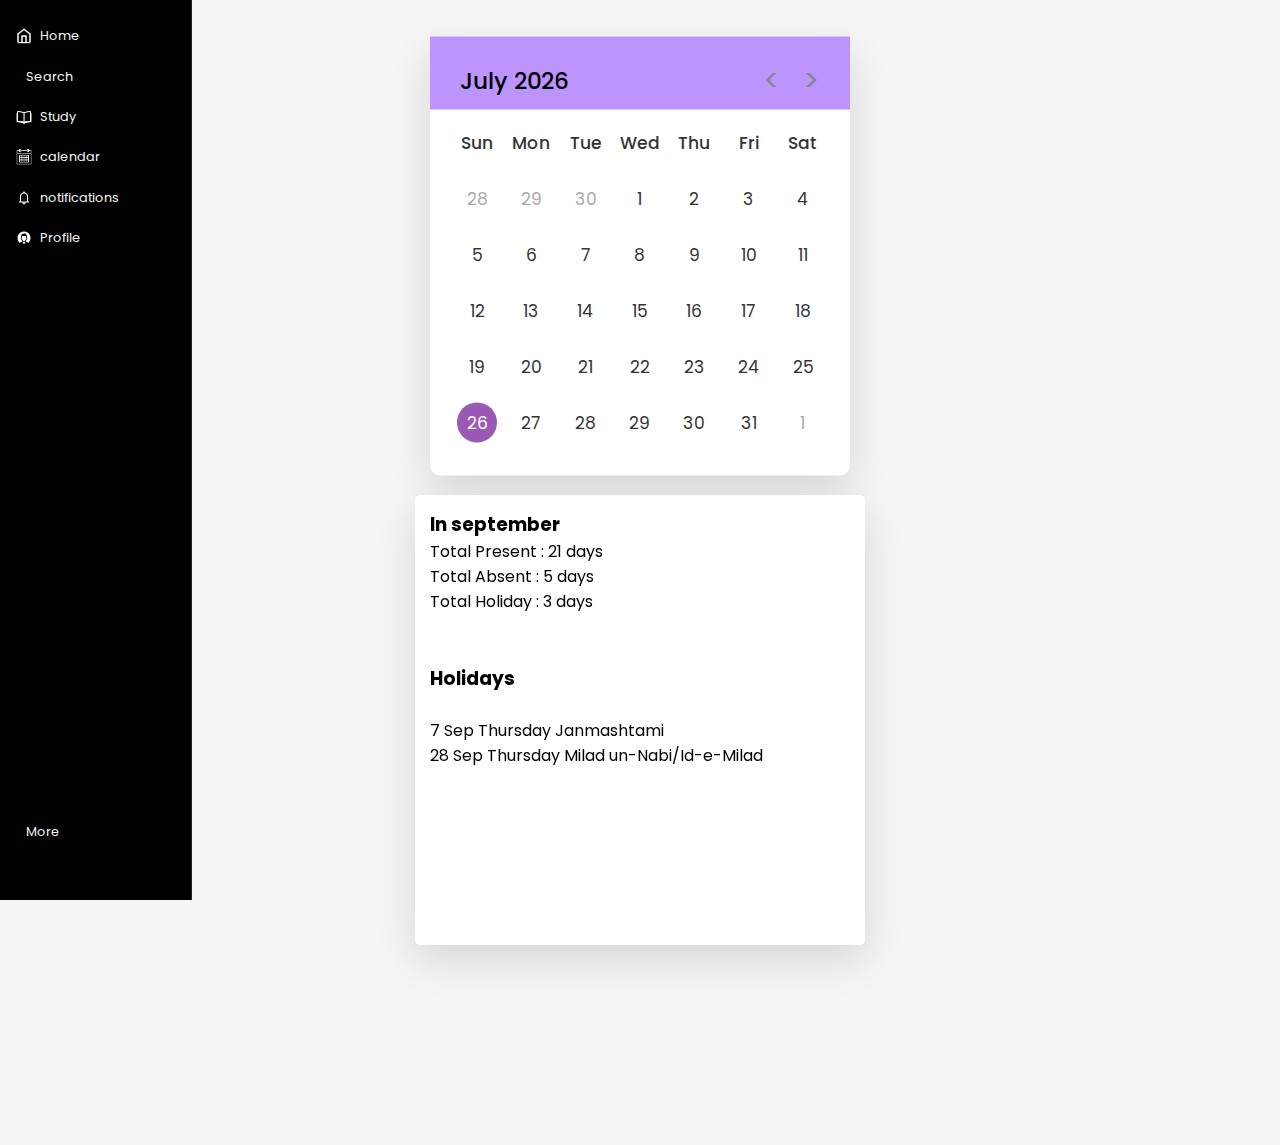
==== Calender.html @ d254f660 "Update Calender.html" ====
<!DOCTYPE html>
<html lang="en">
  <head>
    <meta charset="UTF-8" />
    <meta http-equiv="X-UA-Compatible" content="IE=edge" />
    <meta name="viewport" content="width=device-width, initial-scale=1.0" />
    <meta name="viewport" content="width=device-width, initial-scale=1.0, maximum-scale=1.0, user-scalable=no">
<meta name="viewport" content="width=device-width, initial-scale=1.0">

    <meta
      name="description"
      content="Stay organized with our user-friendly Calendar featuring events, reminders, and a customizable interface. Built with HTML, CSS, and JavaScript. Start scheduling today!"
    />
    <meta
      name="keywords"
      content="calendar, events, reminders, javascript, html, css, open source coding"
    />
    <link
      rel="stylesheet"
      href="https://cdnjs.cloudflare.com/ajax/libs/font-awesome/6.2.0/css/all.min.css"
      integrity="sha512-xh6O/CkQoPOWDdYTDqeRdPCVd1SpvCA9XXcUnZS2FmJNp1coAFzvtCN9BmamE+4aHK8yyUHUSCcJHgXloTyT2A=="
      crossorigin="anonymous"
      referrerpolicy="no-referrer"
    />
    <link rel="stylesheet" href="calender-style.css" />
    <title>Calendar</title>
  </head>
  <body>
    <div class="sidebar">
      <div class="top-section">
      
        <div class="link">
          <img
            src="./assets/home.png"
            style="height: 1rem; margin-right: 0.5rem"
          />
          <a href="home.html">Home</a>
        </div>
        <div class="link">
          <i class="fas fa-search"></i>
          <a href="www.google.com">Search</a>
        </div>
        <div class="link">
          <img
            src="./assets/book.png"
            style="height: 1rem; margin-right: 0.5rem"
          />
          <a href="study.html">Study</a>
        </div>
        <div class="link">
          <img
            src="./assets/calender.png"
            style="height: 1rem; margin-right: 0.5rem"
          />
          <a href="Calender.html">calendar</a>
        </div>
        <div class="link">
          <img
            src="./assets/notification.png"
            style="height: 1rem; margin-right: 0.5rem"
          />
          <a href="notification.html">notifications</a>
        </div>
        <div class="link">
         <img src="assets/profile.png" style="height: 1rem; margin-right: 0.5rem" alt="">
          <a href="profile.html">Profile</a>
        </div>
        
      </div>
      <div class="bottom-section">
        <div class="link">
          <i class="fas fa-ellipsis-h"></i>
          <a href="#">More</a>
        </div>
      </div>
    </div>
    <div class="bottom-navbar">
      <div class="bottom-link">
        <a href="home.html">
        <img
          src="./assets/home.png"
          style="height: 1rem; margin-right: 0.5rem"
        /></a>
      </div>

      <div class="bottom-link">
        <a href="study.html">
        <img
          src="./assets/book.png"
          style="height: 1rem; margin-right: 0.5rem"
        />
      </a>
      </div>
      <div class="bottom-link">
        <a href="Calender.html">
        <img
          src="./assets/calender.png"
          style="height: 1rem; margin-right: 0.5rem"
        /></a>
      </div>

      <div class="bottom-link">
        <a href="notification.html">
        <img
          src="./assets/notification.png"
          style="height: 1.5rem; margin-right: 0.5rem"
        /></a>
      </div>
      <div class="bottom-link">
        <a href="profile.html">
        <img src="./assets/profile.png" style="height: 1.5rem; margin-right: 0.5rem" /></a>
      </div>
    </div>
    <div class="wrapper">
      <header  style="background: rgb(189, 148, 255);">
        <p class="current-date"></p>
        <div class="icons">
          <span id="prev" class="material-symbols-rounded"><</span>
          <span id="next" class="material-symbols-rounded">></span>
        </div>
      </header>
      <div class="calendar">
        <ul class="weeks">
          <li>Sun</li>
          <li>Mon</li>
          <li>Tue</li>
          <li>Wed</li>
          <li>Thu</li>
          <li>Fri</li>
          <li>Sat</li>
        </ul>
        <ul class="days"></ul>
      </div>
      
    </div>
    <div class="event">
        <h3>In september</h3>
      Total Present : 21 days <br>
      Total Absent :  5 days <br> 
      Total Holiday : 3 days <br>
      <br><br>
      <h3>Holidays</h3> <br>
      7 Sep	Thursday	Janmashtami	<br>
      28 Sep	Thursday	Milad un-Nabi/Id-e-Milad	
     </div>
    

    <script src="calender-script.js"></script>
  </body>
</html>
---- calender-style.css ----
/* Import Google font - Poppins */
@import url('https://fonts.googleapis.com/css2?family=Poppins:wght@400;500;600&display=swap');
*{
  margin: 0;
  padding: 0;
  box-sizing: border-box;
  font-family: 'Poppins', sans-serif;
}
body{
  
  align-items: center;
  padding: 0 10px;
  justify-content: center;
 
  background: #9B59B6;
}
:root {
  --white: #000;
  --black: #f5f5f5;
  --grey: #262626;
  --light-grey: #a8a8a8;
  --blue: #0095f6;
}

html,
body {
  scroll-behavior: smooth;
  background-color: #f5f5f5;
  font-family: "Roboto", -apple-system, BlinkMacSystemFont, "Helvetica Neue",
    Arial, sans-serif;
  color: #000;
  overflow-x: hidden;
padding: 0;
  
  margin: 0;
}

.sidebar {
  position: fixed;
  top: 0;
  left: 0;
  width: 15%;
  height: 100vh;
  background-color: black;
  color: #f5f5f5;
  padding: 1rem;
  border-right: 1px solid var(--grey);
}

.sidebar .top-section .logo {
  /* Define your logo properties here */
  width: 90px;
  margin-bottom: 1rem;
}

.logo2 {
  display: none;
}

.sidebar .link {
  display: flex;
  align-items: center;
  padding: 0.7rem 0;
  color: var(--white);
  font-size: 0.8rem;
}

.sidebar .link i {
  margin-right: 10px;
}

.bottom-navbar {
  display: none;
  border-top: 0px solid var(--grey);
  position: fixed;
  bottom: 0;
  width: 100%;
  height: 60px;
  background-color: transparent;
  color: white;
  display: flex;
  justify-content: space-between;
  align-items: center;
  padding: 0 0px;
  
}

.bottom-link {
  display: none;
  width: 100%;
  justify-content: center;
  align-items: center;
}

.bottom-section {
  position: absolute;
  bottom: 1rem;
  display: flex;
  justify-content: center;
  padding-bottom: 2rem;
}
.main-container {
 
  overflow-y: hidden;
  margin-left: auto !important;
  margin-right: auto !important;
  width: 50vw !important;
}

.wrapper {
  
  position: relative;
  margin-top: 20%;
  margin-left: 50%;
  margin-bottom: 0px;
  transform: translate(-50%, -50%);
  width: auto;
  width: 420px;
  background: #fff;
  border-radius: 10px;
  box-shadow: 0 15px 40px rgba(0, 0, 0, 0.12);
}

.event{
  position: relative;
  bottom: 200px;
  height: 50vh;
  width: auto;
  margin: auto;
  padding: 15px;
  border-radius: 5px;
  width: 450px;
  background: #ffffff;
  box-shadow: 0 15px 40px rgba(0,0,0,0.12);
}
@media screen and (max-width: 900px) {
  .sidebar,
  .bottom-section {
    width: 30px;
  }
  .sidebar .link a {
    display: none;
  }
  .logo {
    display: none;
  }
  .logo2 {
    display: block;
    width: 1rem;
    margin-bottom: 1rem;
    margin-left: -5px;
  }

  .top-section {
    display: flex;
    flex-direction: column;
    align-items: center;
  }

  .suggested-for-you {
    display: none !important;
  }
  


}

@media screen and (max-width: 600px) {
  .sidebar {
    display: none;
  }
  .bottom-navbar {
    display: flex;
    background-color: #000;
    border-top: 1px solid var(--grey);
     z-index: 2;
  }
  .bottom-link {
    display: flex !important;
  }
  .main-container,
  .stories-container {
    width: 90vw !important;
    
  }
  .event{
    position: relative;
   
    bottom: 5%;
    height: 60vh;
    width: 100%;
  
    padding: 15px;
    padding-bottom: 50%;
    border-radius: 5px;
    z-index: 1;
    background: #ffffff;
    box-shadow: 0 15px 40px rgba(0,0,0,0.12);
  }
  
  
}



a {
  color: var(--black);
  text-decoration: none;
}


.wrapper header{
  display: flex;
  align-items: center;
  padding: 25px 30px 10px;
  justify-content: space-between;
  
}
header .icons{
  display: flex;
}
header .icons span{
  height: 38px;
  width: 38px;
  margin: 0 1px;
  cursor: pointer;
  color: #878787;
  text-align: center;
  line-height: 38px;
  font-size: 1.9rem;
  user-select: none;
  border-radius: 50%;
}
.icons span:last-child{
  margin-right: -10px;
}
header .icons span:hover{
  background: #f2f2f2;
}
header .current-date{
  font-size: 1.45rem;
  font-weight: 500;
}
.calendar{
  padding: 20px;

}
.calendar ul{
  display: flex;
  flex-wrap: wrap;
  list-style: none;
  text-align: center;
}
.calendar .days{
  margin-bottom: 20px;
}
.calendar li{
  color: #333;
  width: calc(100% / 7);
  font-size: 1.07rem;
}
.calendar .weeks li{
  font-weight: 500;
  cursor: default;
}
.calendar .days li{
  z-index: 1;
  cursor: pointer;
  position: relative;
  margin-top: 30px;
}
.days li.inactive{
  color: #aaa;
}
.days li.active{
  color: #fff;
}
.days li::before{
  position: absolute;
  content: "";
  left: 50%;
  top: 50%;
  height: 40px;
  width: 40px;
  z-index: -1;
  border-radius: 50%;
  transform: translate(-50%, -50%);
}
.days li.active::before{
  background: #9B59B6;
}
.days li:not(.active):hover::before{
  background: #f2f2f2;
}
.days li:not(.active):focus::before{
  background-color: #edc0ff;
}
 /* Floating plus sign styles */
 .floating-plus {
  position: fixed;
  bottom: 60px;
  right: 20px;
  background-color: #161616;
  color: white;
  border-radius: 50%;
  width: 50px;
  height: 50px;
  text-align: center;
  cursor: pointer;
  z-index: 999;
}

.plus-icon {
  font-size: 30px;
  line-height: 50px;
}

/* Menu styles */
.menu {
  position: absolute;
  bottom: 70px;
  right: 0;
  background-color: #000;
  border-radius: 5px;
  box-shadow: 0 0 10px rgba(0, 0, 0, 0.1);
  display: none;

}

.show-menu {
  display: block;
}

.menu ul {
  list-style-type: none;
  padding: 0;
  margin: 0;
}

.menu ul li {
  padding: 10px 20px;
}

.menu ul li a {
  text-decoration: none;
  color: #333;
}
.menu ul li:hover{
  background: #aaaaaa;
}
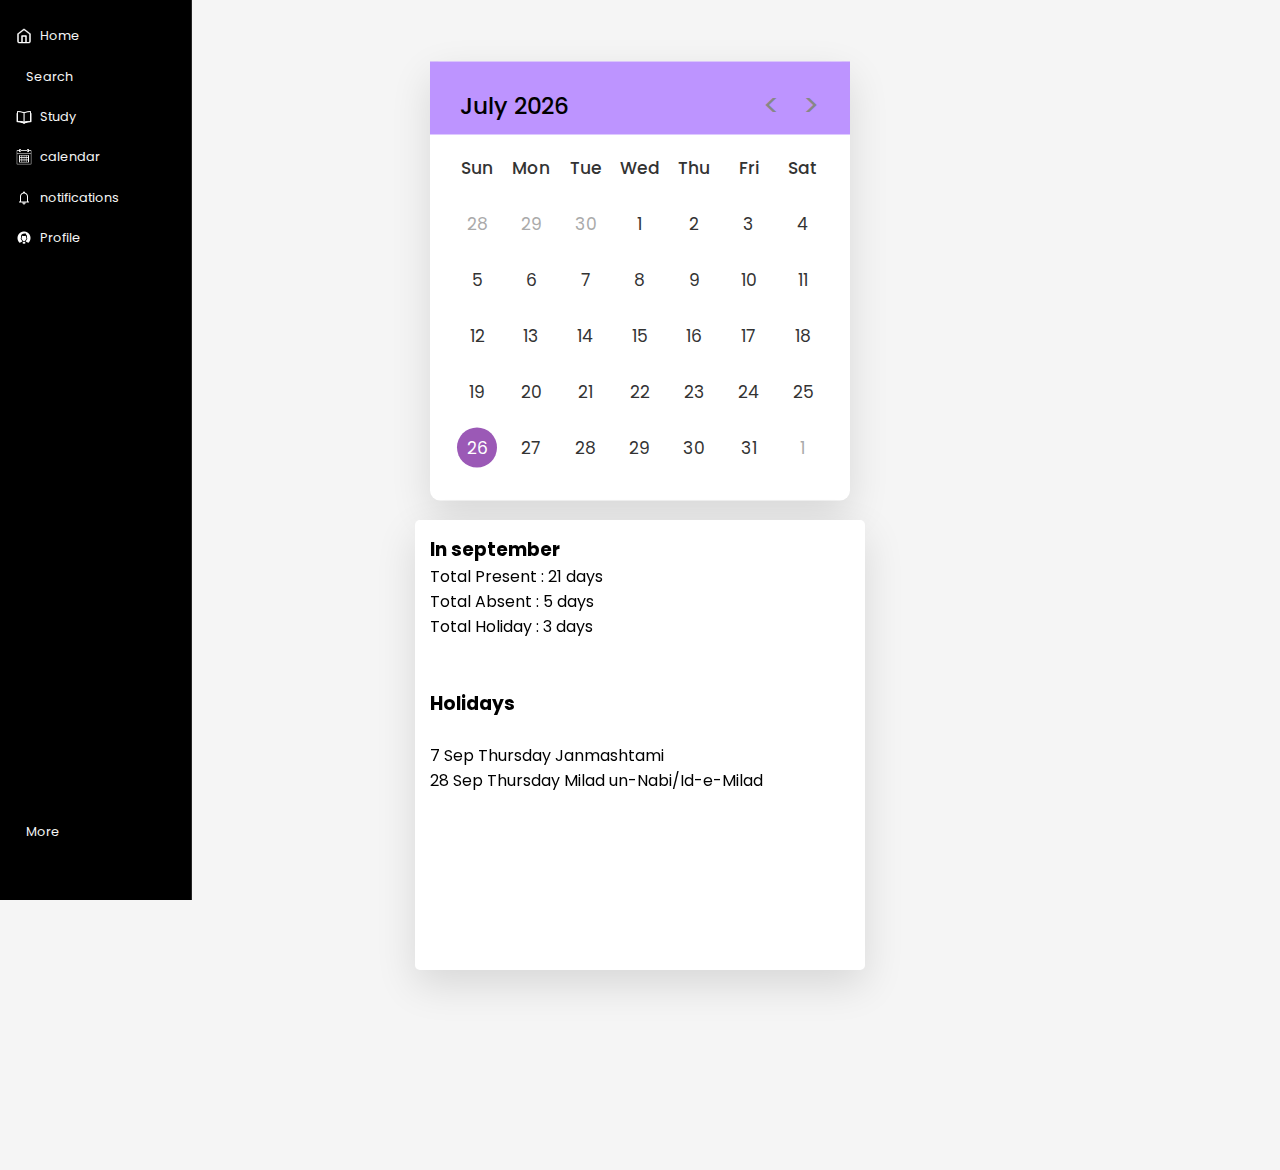
==== commit 940ea5de: "Update Calender.html" ====
--- a/Calender.html
+++ b/Calender.html
@@ -111,6 +111,7 @@
         <img src="./assets/profile.png" style="height: 1.5rem; margin-right: 0.5rem" /></a>
       </div>
     </div>
+    <p>My Attendance</p>
     <div class="wrapper">
       <header  style="background: rgb(189, 148, 255);">
         <p class="current-date"></p>
--- a/calender-style.css
+++ b/calender-style.css
@@ -170,6 +170,11 @@
   .sidebar {
     display: none;
   }
+ .wrapper {
+   margin-top:70%;
+    margin-bottom: -50%;
+   
+ }
   .bottom-navbar {
     display: flex;
     background-color: #000;
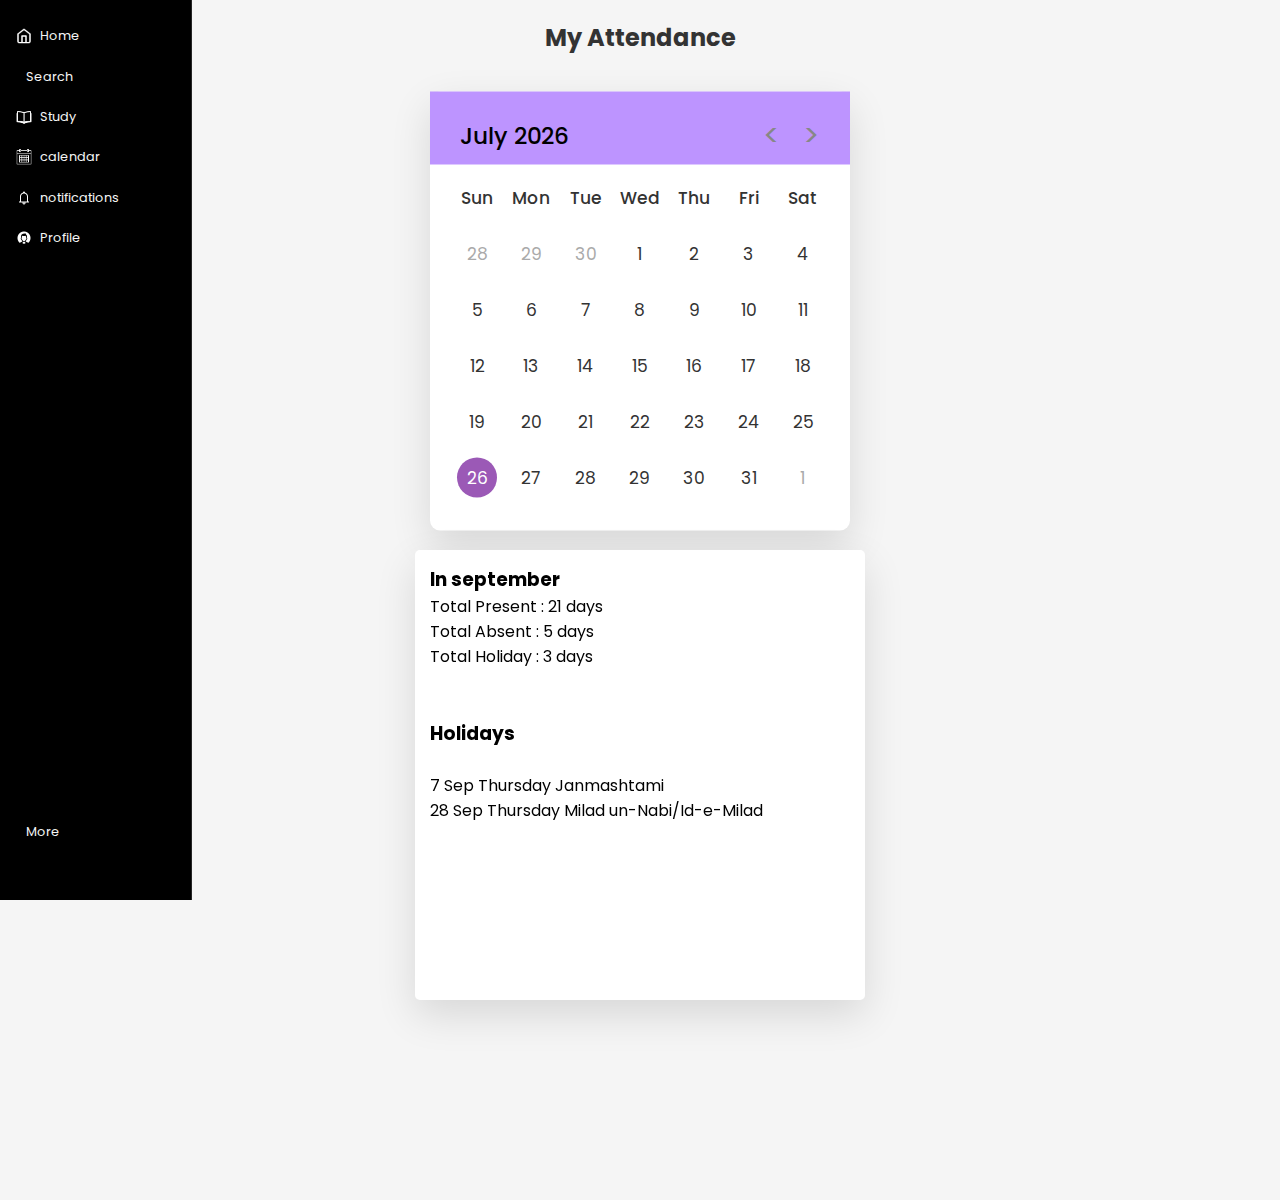
==== commit 2ca02a39: "Update Calender.html" ====
--- a/Calender.html
+++ b/Calender.html
@@ -23,7 +23,16 @@
       referrerpolicy="no-referrer"
     />
     <link rel="stylesheet" href="calender-style.css" />
-    <title>Calendar</title>
+    <title>My Attendance</title>
+    <style>
+      .my {
+  font-size: 24px; /* Set the font size to 24 pixels */
+  font-weight: bold; /* Make the text bold */
+  text-align: center; /* Center-align the text */
+  color: #333; /* Set the text color to a dark gray (#333) */
+  margin: 20px 0; /* Add margin (space) above and below the text */
+}
+    </style>
   </head>
   <body>
     <div class="sidebar">
@@ -111,7 +120,7 @@
         <img src="./assets/profile.png" style="height: 1.5rem; margin-right: 0.5rem" /></a>
       </div>
     </div>
-    <p>My Attendance</p>
+    <p class="my">My Attendance</p>
     <div class="wrapper">
       <header  style="background: rgb(189, 148, 255);">
         <p class="current-date"></p>
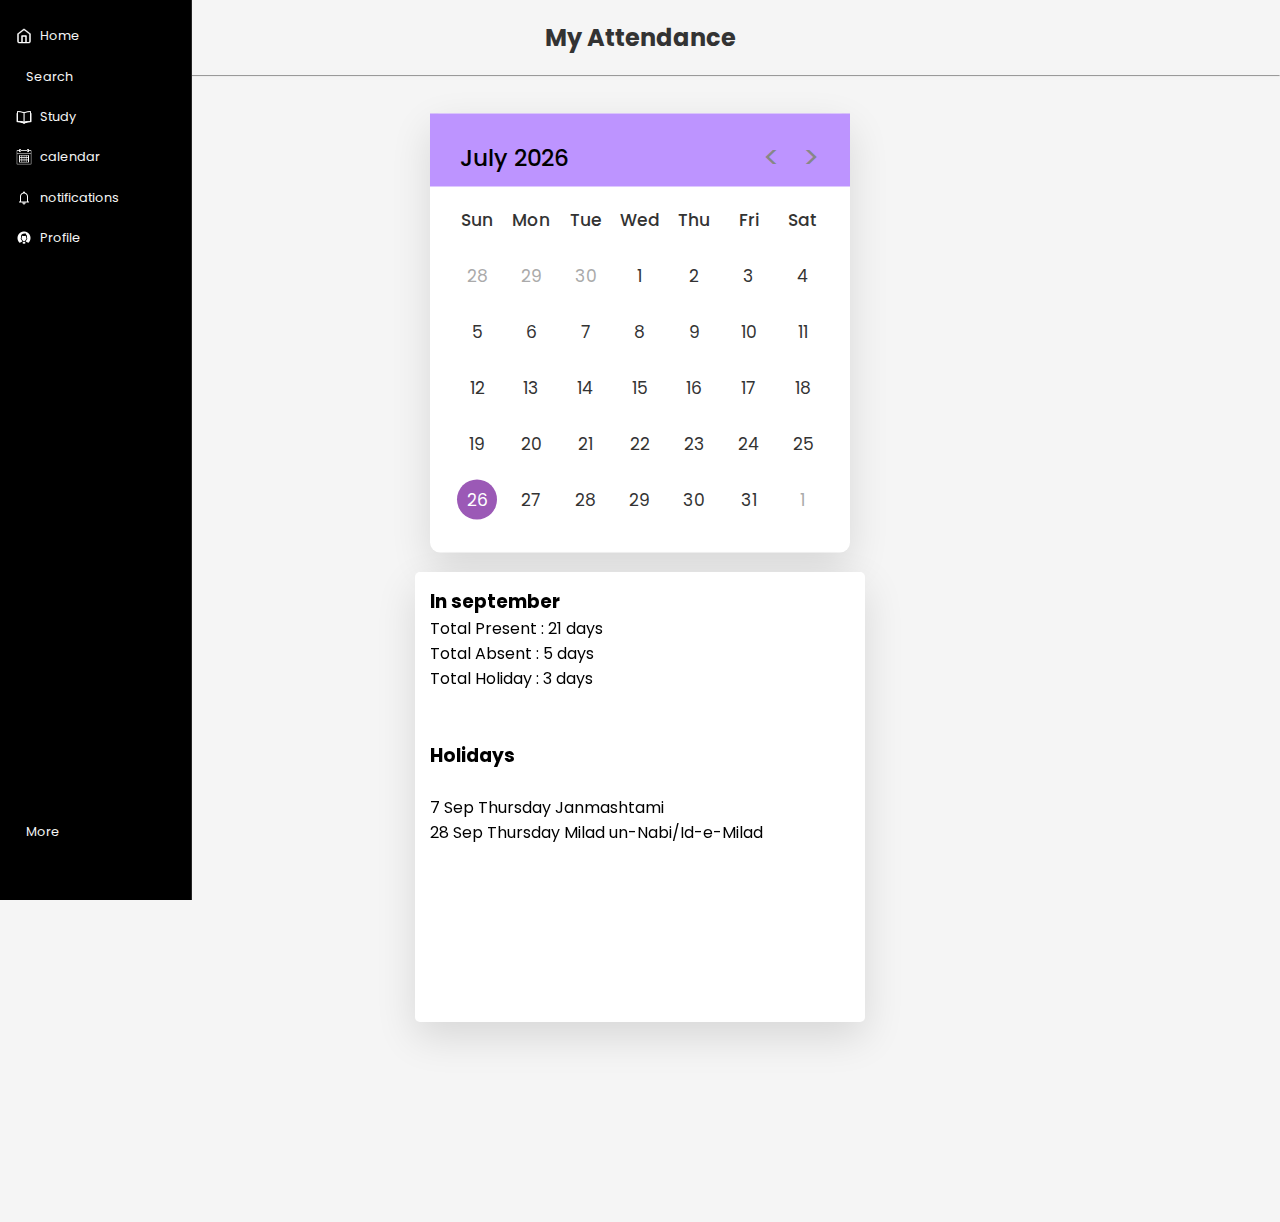
==== commit 4891f668: "Update Calender.html" ====
--- a/Calender.html
+++ b/Calender.html
@@ -120,7 +120,7 @@
         <img src="./assets/profile.png" style="height: 1.5rem; margin-right: 0.5rem" /></a>
       </div>
     </div>
-    <p class="my">My Attendance</p>
+    <p class="my">My Attendance</p><hr>
     <div class="wrapper">
       <header  style="background: rgb(189, 148, 255);">
         <p class="current-date"></p>
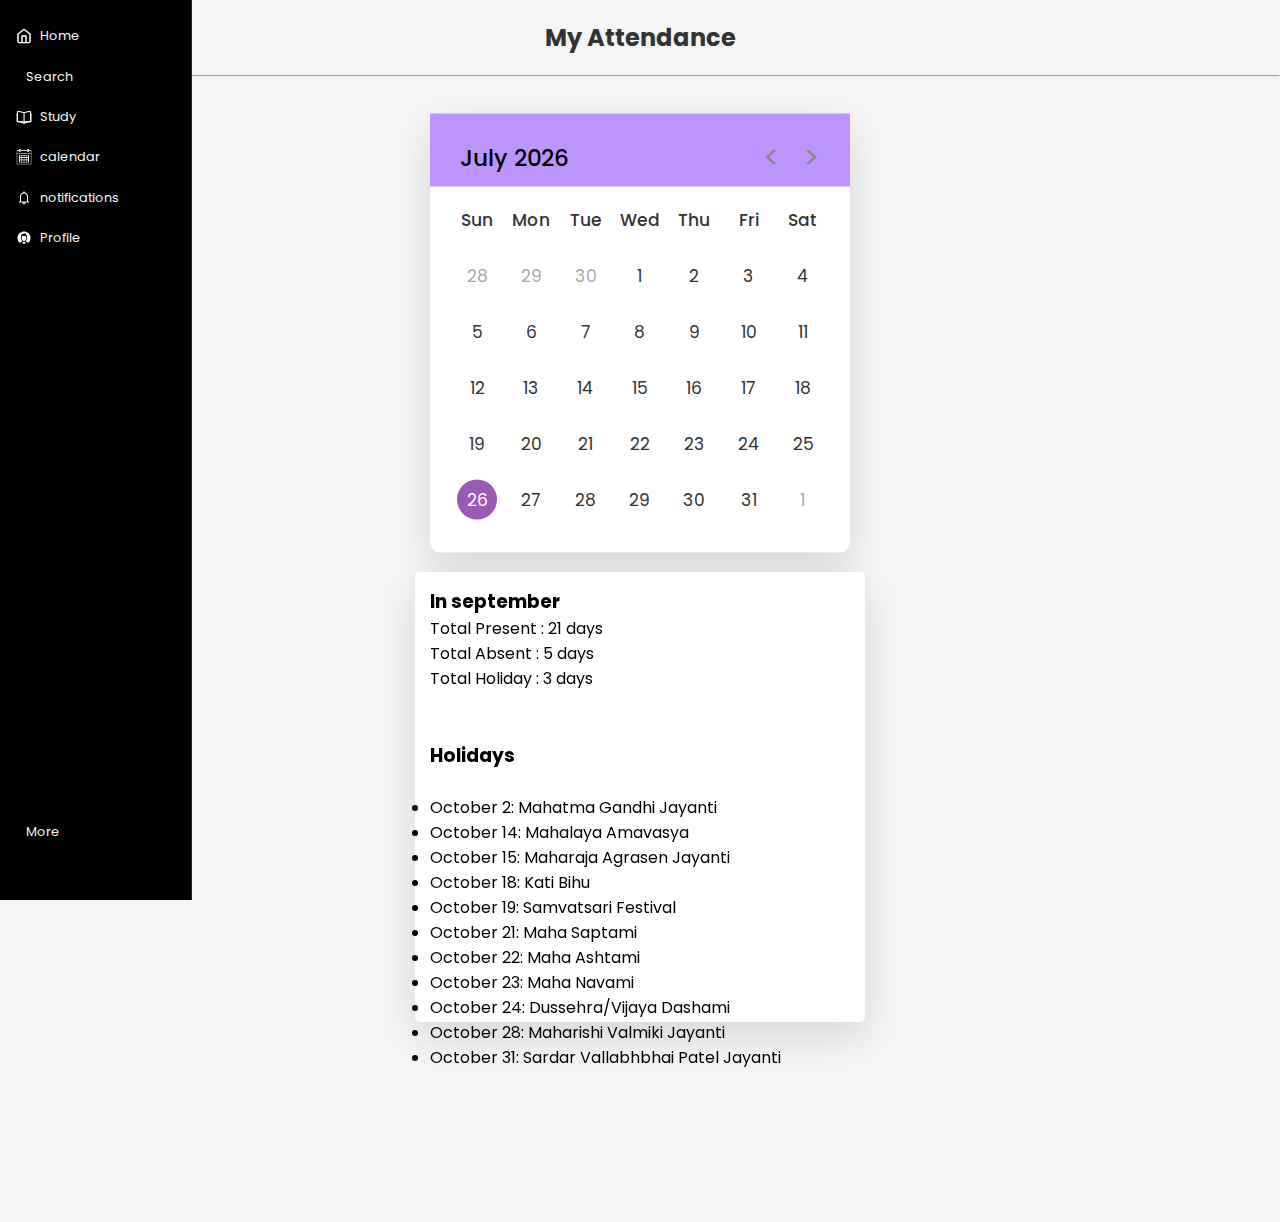
==== commit cc85da0c: "Update Calender.html" ====
--- a/Calender.html
+++ b/Calender.html
@@ -150,8 +150,19 @@
       Total Holiday : 3 days <br>
       <br><br>
       <h3>Holidays</h3> <br>
-      7 Sep	Thursday	Janmashtami	<br>
-      28 Sep	Thursday	Milad un-Nabi/Id-e-Milad	
+   <ul>
+  <li>October 2: Mahatma Gandhi Jayanti </li>
+  <li>October 14: Mahalaya Amavasya </li>
+  <li>October 15: Maharaja Agrasen Jayanti </li>
+  <li>October 18: Kati Bihu </li>
+  <li>October 19: Samvatsari Festival </li>
+  <li>October 21: Maha Saptami </li>
+  <li>October 22: Maha Ashtami </li>
+  <li>October 23: Maha Navami </li>
+  <li>October 24: Dussehra/Vijaya Dashami </li>
+  <li>October 28: Maharishi Valmiki Jayanti </li>
+  <li>October 31: Sardar Vallabhbhai Patel Jayanti </li>
+</ul>
      </div>
     
 
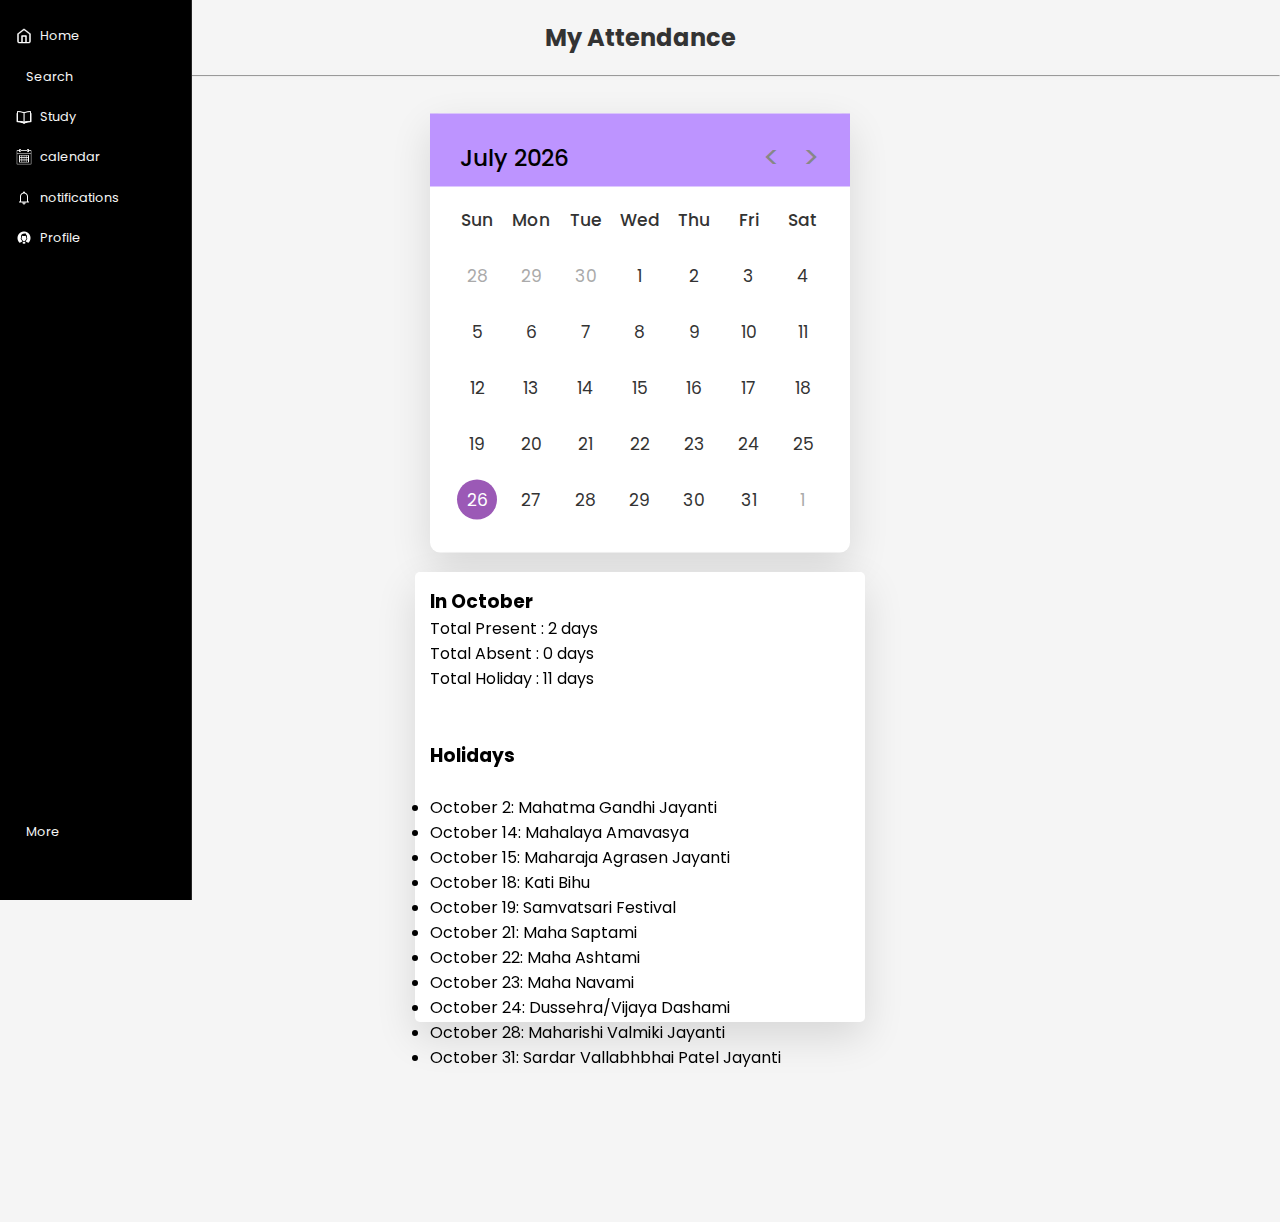
==== commit ab2134ff: "Update Calender.html" ====
--- a/Calender.html
+++ b/Calender.html
@@ -144,10 +144,10 @@
       
     </div>
     <div class="event">
-        <h3>In september</h3>
-      Total Present : 21 days <br>
-      Total Absent :  5 days <br> 
-      Total Holiday : 3 days <br>
+        <h3>In October </h3>
+      Total Present : 2 days <br>
+      Total Absent :  0 days <br> 
+      Total Holiday : 11 days <br>
       <br><br>
       <h3>Holidays</h3> <br>
    <ul>
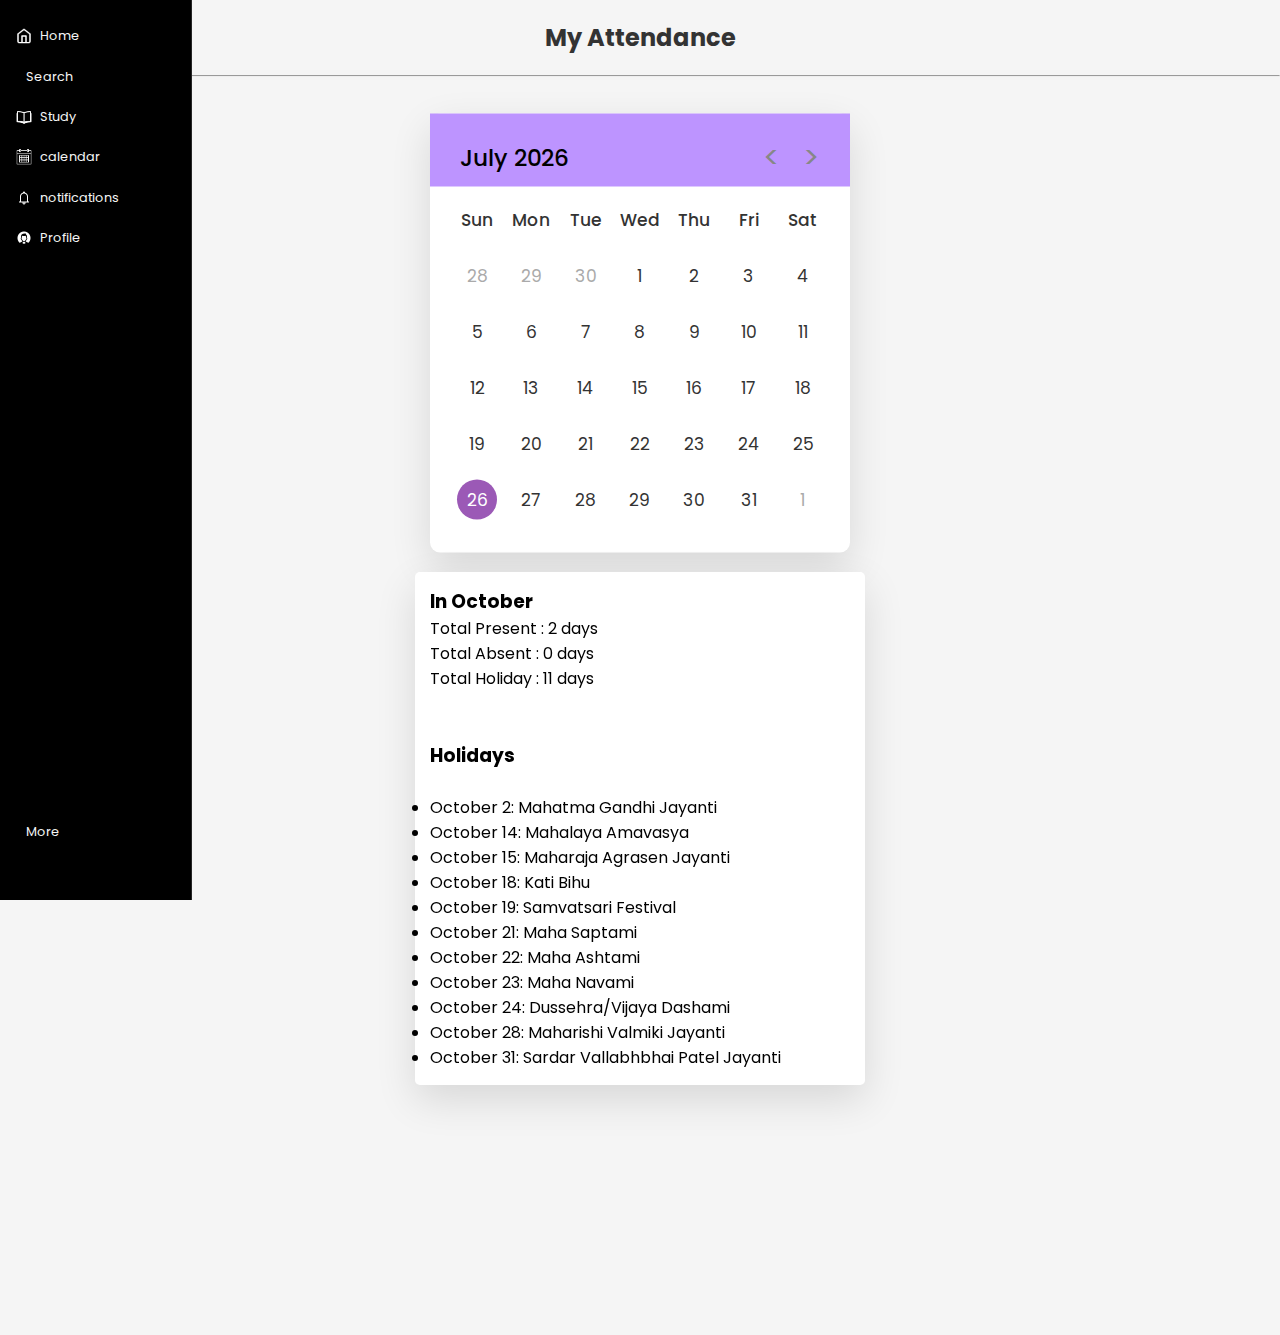
==== commit d0e09924: "Update Calender.html" ====
--- a/Calender.html
+++ b/Calender.html
@@ -33,6 +33,14 @@
   margin: 20px 0; /* Add margin (space) above and below the text */
 }
     </style>
+    <script async src="https://www.googletagmanager.com/gtag/js?id=G-KS75GTLTD3"></script>
+<script>
+  window.dataLayer = window.dataLayer || [];
+  function gtag(){dataLayer.push(arguments);}
+  gtag('js', new Date());
+
+  gtag('config', 'G-KS75GTLTD3');
+</script> 
   </head>
   <body>
     <div class="sidebar">
--- a/calender-style.css
+++ b/calender-style.css
@@ -125,9 +125,10 @@
 .event{
   position: relative;
   bottom: 200px;
-  height: 50vh;
+  height: auto;
   width: auto;
   margin: auto;
+  margin-bottom:50px;
   padding: 15px;
   border-radius: 5px;
   width: 450px;
@@ -193,10 +194,11 @@
     position: relative;
    
     bottom: 5%;
-    height: 60vh;
+    height: auto;
     width: 100%;
-  
+    margin-bottom:70px;
     padding: 15px;
+    padding-left:40px;
     padding-bottom: 50%;
     border-radius: 5px;
     z-index: 1;
